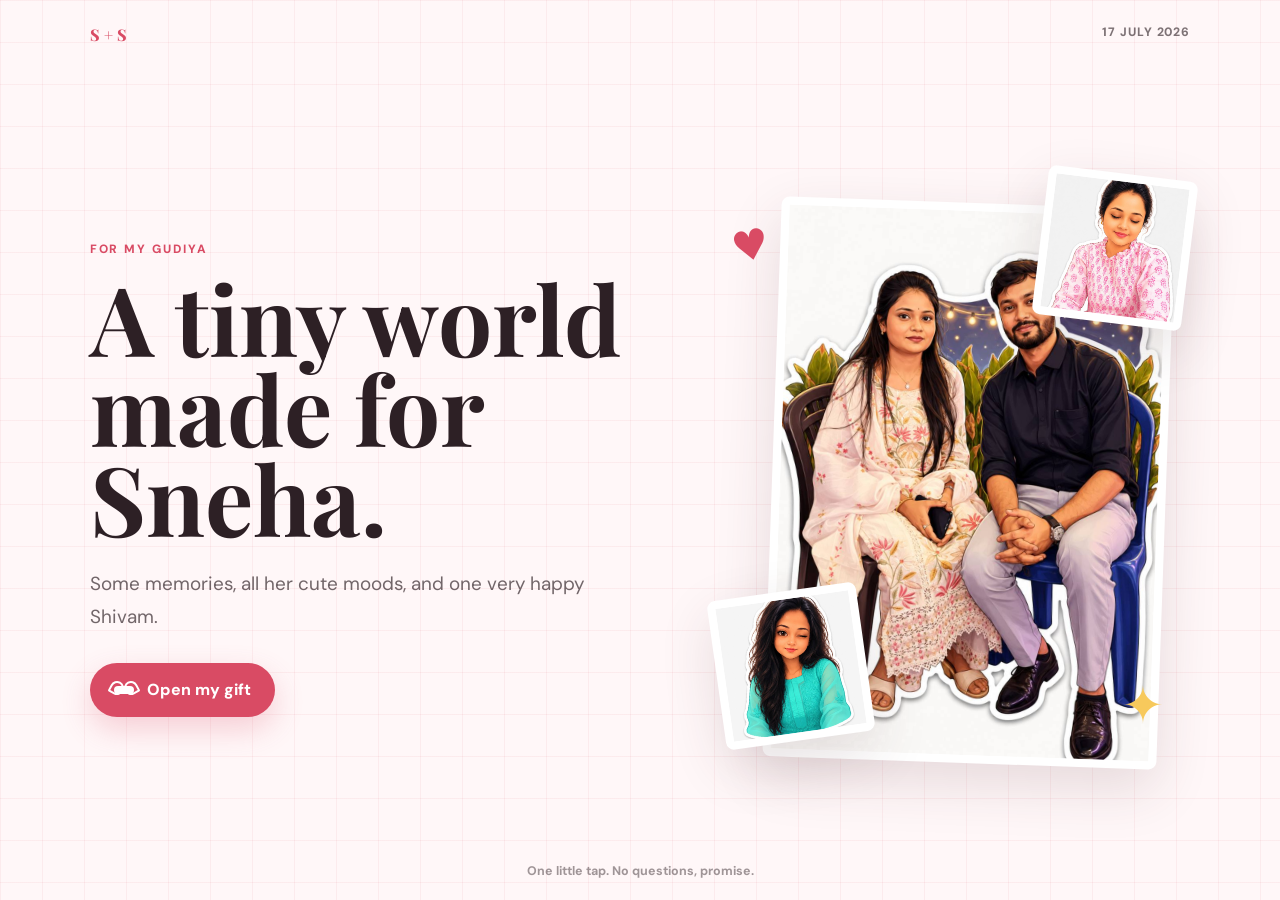
==== index.html @ f09c1c97 "Replace quiz with a cute playful scrapbook" ====
<!doctype html>
<html lang="en">
  <head>
    <meta charset="UTF-8" />
    <meta name="viewport" content="width=device-width, initial-scale=1.0" />
    <meta name="theme-color" content="#fff7f8" />
    <title>For Sneha, My Gudiya</title>
    <link rel="preconnect" href="https://fonts.googleapis.com" />
    <link rel="preconnect" href="https://fonts.gstatic.com" crossorigin />
    <link
      href="https://fonts.googleapis.com/css2?family=DM+Sans:wght@400;500;600;700;800&family=Playfair+Display:wght@600;700;800&display=swap"
      rel="stylesheet"
    />
    <link rel="stylesheet" href="styles.css" />
  </head>
  <body>
    <div class="confetti-layer" aria-hidden="true"></div>

    <main>
      <section class="welcome" id="welcome" aria-labelledby="welcome-title">
        <nav class="tiny-nav" aria-label="Gift details">
          <span class="monogram">S + S</span>
          <span>17 July 2026</span>
        </nav>

        <div class="welcome__copy reveal is-visible">
          <p class="eyebrow">For my Gudiya</p>
          <h1 id="welcome-title">A tiny world made for Sneha.</h1>
          <p class="welcome__line">Some memories, all her cute moods, and one very happy Shivam.</p>
          <button class="open-button" type="button" id="openGift">
            <span class="open-button__bow" aria-hidden="true"></span>
            <span>Open my gift</span>
          </button>
        </div>

        <div class="welcome__photos reveal is-visible" aria-label="Photos of Sneha and Shivam">
          <figure class="hero-photo">
            <img src="assets/couple-engagement.jpg" alt="Sneha and Shivam together" />
          </figure>
          <figure class="mini-photo mini-photo--one">
            <img src="assets/her-teal-wink.jpg" alt="Sneha winking" />
          </figure>
          <figure class="mini-photo mini-photo--two">
            <img src="assets/her-pink-peace.jpg" alt="Sneha smiling peacefully" />
          </figure>
          <span class="doodle doodle--heart" aria-hidden="true">&#9829;</span>
          <span class="doodle doodle--spark" aria-hidden="true">&#10022;</span>
        </div>

        <p class="scroll-note">One little tap. No questions, promise.</p>
      </section>

      <div class="gift-content is-hidden" id="giftContent" aria-hidden="true">
        <section class="story section" id="story" aria-labelledby="story-title">
          <div class="section-heading reveal">
            <p class="eyebrow">Our little story</p>
            <h2 id="story-title">Four dates I keep close.</h2>
          </div>

          <div class="story-strip">
            <article class="story-card reveal">
              <div class="story-card__photo"><img src="assets/her-portrait-pink.jpg" alt="Sneha in pink" /></div>
              <span class="story-card__number">01</span>
              <time datetime="2025-11-09">9 November 2025</time>
              <h3>The day we met</h3>
              <p>I met you, and ordinary days quietly started feeling different.</p>
            </article>

            <article class="story-card story-card--yellow reveal">
              <div class="story-card__photo"><img src="assets/couple-engagement.jpg" alt="Sneha and Shivam together" /></div>
              <span class="story-card__number">02</span>
              <time datetime="2026-06-14">14 June 2026</time>
              <h3>The happiest yes</h3>
              <p>You said yes, and suddenly my favorite dream had your name on it.</p>
            </article>

            <article class="story-card story-card--aqua reveal">
              <div class="story-card__photo"><img src="assets/sweet-kitkat-memory.jpg" alt="The first KitKat chocolate gift" /></div>
              <span class="story-card__number">03</span>
              <time datetime="2026-07-08">8 July 2026</time>
              <h3>Our sweet little memory</h3>
              <p>A KitKat became special because it came from you.</p>
            </article>

            <article class="story-card story-card--lavender reveal">
              <div class="story-card__photo"><img src="assets/her-portrait-black.jpg" alt="Sneha in black" /></div>
              <span class="story-card__number">04</span>
              <time datetime="2026-07-17">17 July 2026</time>
              <h3>Our engagement</h3>
              <p>The day our little story begins its biggest chapter.</p>
            </article>
          </div>
        </section>

        <section class="moods section" aria-labelledby="moods-title">
          <div class="section-heading section-heading--center reveal">
            <p class="eyebrow">The many moods of Sneha</p>
            <h2 id="moods-title">Every version is my favorite.</h2>
            <p>Tap any photo for a tiny note from me.</p>
          </div>

          <div class="mood-grid reveal" aria-label="Sneha's expression gallery">
            <button class="mood-photo is-selected" type="button" data-note="That wink could fix my whole day.">
              <img src="assets/her-teal-wink.jpg" alt="Sneha winking in teal" />
            </button>
            <button class="mood-photo" type="button" data-note="My cutest flying kiss, safely saved forever.">
              <img src="assets/her-teal-kiss.jpg" alt="Sneha making a kiss face in teal" />
            </button>
            <button class="mood-photo" type="button" data-note="This face makes it impossible to stay serious.">
              <img src="assets/her-teal-cute.jpg" alt="Sneha making a cute face in teal" />
            </button>
            <button class="mood-photo" type="button" data-note="This smile is where I want to live.">
              <img src="assets/her-teal-smile.jpg" alt="Sneha smiling in teal" />
            </button>
            <button class="mood-photo" type="button" data-note="My beautiful Gudiya, being effortlessly cool.">
              <img src="assets/her-black-wink.jpg" alt="Sneha winking in black" />
            </button>
            <button class="mood-photo" type="button" data-note="Soft, peaceful, and completely lovely.">
              <img src="assets/her-black-peace.jpg" alt="Sneha with a peaceful expression in black" />
            </button>
            <button class="mood-photo" type="button" data-note="A tiny kiss for the luckiest man.">
              <img src="assets/her-pink-kiss.jpg" alt="Sneha making a kiss face in pink" />
            </button>
            <button class="mood-photo" type="button" data-note="The face I will happily tease forever.">
              <img src="assets/her-pink-cute.jpg" alt="Sneha making a cute face in pink" />
            </button>
          </div>
          <p class="mood-note" id="moodNote" role="status">That wink could fix my whole day.</p>
        </section>

        <section class="love-note section" aria-labelledby="note-title">
          <div class="love-note__photo reveal">
            <img src="assets/her-portrait-pink.jpg" alt="Portrait of Sneha" />
            <span class="tape" aria-hidden="true"></span>
          </div>
          <div class="love-note__paper reveal">
            <p class="eyebrow">A small note from Shivam</p>
            <h2 id="note-title">My Sneha,</h2>
            <p>
              You make my ordinary days feel chosen. I love your smile, your little moods, your kindness, and the calm
              I feel when I imagine my future with you.
            </p>
            <p>
              On 17 July, I am not just celebrating our engagement. I am celebrating the person I want beside me for
              every silly moment, quiet evening, big dream, and normal morning still waiting for us.
            </p>
            <p class="signature">Always yours,<br /><strong>Shivam</strong></p>
          </div>
        </section>

        <section class="finale" aria-labelledby="finale-title">
          <img src="assets/couple-engagement.jpg" alt="Sneha and Shivam beginning their next chapter" />
          <div class="finale__shade" aria-hidden="true"></div>
          <div class="finale__copy reveal">
            <p class="eyebrow">17 July 2026</p>
            <h2 id="finale-title">Sneha &amp; Shivam</h2>
            <p>One sweet beginning. A lifetime of little adventures.</p>
            <button class="again-button" type="button" id="playAgain">Open it again</button>
          </div>
        </section>
      </div>
    </main>

    <script src="script.js"></script>
  </body>
</html>
---- styles.css ----
:root {
  --ink: #2d2025;
  --paper: #fff7f8;
  --white: #ffffff;
  --pink: #d94b64;
  --pink-soft: #ffd9e1;
  --yellow: #f7c95c;
  --aqua: #66c9c0;
  --lavender: #9a7bb8;
  --shadow: 0 20px 55px rgba(77, 39, 51, 0.14);
}

* {
  box-sizing: border-box;
}

html {
  scroll-behavior: smooth;
}

body {
  margin: 0;
  overflow-x: hidden;
  background: var(--paper);
  color: var(--ink);
  font-family: "DM Sans", system-ui, sans-serif;
}

button {
  font: inherit;
}

button:focus-visible {
  outline: 3px solid var(--aqua);
  outline-offset: 4px;
}

img {
  display: block;
  width: 100%;
}

h1,
h2,
h3 {
  margin: 0;
  font-family: "Playfair Display", Georgia, serif;
  letter-spacing: 0;
}

p {
  line-height: 1.7;
}

.eyebrow {
  margin: 0 0 12px;
  color: var(--pink);
  font-size: 0.75rem;
  font-weight: 800;
  letter-spacing: 0.16em;
  text-transform: uppercase;
}

.welcome {
  position: relative;
  min-height: 100svh;
  display: grid;
  grid-template-columns: minmax(0, 0.85fr) minmax(320px, 0.75fr);
  gap: clamp(34px, 7vw, 110px);
  align-items: center;
  padding: clamp(92px, 10vw, 140px) clamp(22px, 7vw, 108px) 72px;
  background:
    linear-gradient(90deg, rgba(217, 75, 100, 0.07) 1px, transparent 1px) 0 0 / 42px 42px,
    linear-gradient(rgba(217, 75, 100, 0.07) 1px, transparent 1px) 0 0 / 42px 42px,
    var(--paper);
}

.tiny-nav {
  position: absolute;
  inset: 24px clamp(22px, 7vw, 108px) auto;
  display: flex;
  justify-content: space-between;
  color: rgba(45, 32, 37, 0.62);
  font-size: 0.76rem;
  font-weight: 800;
  letter-spacing: 0.08em;
  text-transform: uppercase;
}

.monogram {
  color: var(--pink);
  font-family: "Playfair Display", Georgia, serif;
  font-size: 1rem;
  letter-spacing: 0;
}

.welcome__copy {
  position: relative;
  z-index: 2;
  min-width: 0;
}

.welcome h1 {
  max-width: 720px;
  font-size: clamp(3.6rem, 7.5vw, 8rem);
  line-height: 0.94;
}

.welcome__line {
  max-width: 560px;
  margin: 26px 0 30px;
  color: rgba(45, 32, 37, 0.68);
  font-size: clamp(1rem, 1.6vw, 1.18rem);
}

.open-button,
.again-button {
  min-height: 54px;
  border: 0;
  border-radius: 999px;
  padding: 0 24px;
  color: #fff;
  background: var(--pink);
  box-shadow: 0 12px 30px rgba(217, 75, 100, 0.24);
  font-weight: 800;
  cursor: pointer;
  transition: transform 180ms ease, box-shadow 180ms ease;
}

.open-button {
  display: inline-flex;
  gap: 13px;
  align-items: center;
}

.open-button:hover,
.again-button:hover {
  transform: translateY(-3px) rotate(-1deg);
  box-shadow: 0 18px 34px rgba(217, 75, 100, 0.3);
}

.open-button:disabled {
  background: var(--aqua);
  cursor: default;
  transform: none;
}

.open-button__bow {
  position: relative;
  width: 20px;
  height: 8px;
  border-radius: 999px;
  background: #fff;
}

.open-button__bow::before,
.open-button__bow::after {
  content: "";
  position: absolute;
  top: -5px;
  width: 10px;
  height: 10px;
  border: 2px solid #fff;
  border-radius: 50% 50% 50% 10%;
}

.open-button__bow::before {
  right: 10px;
  transform: rotate(28deg);
}

.open-button__bow::after {
  left: 10px;
  transform: scaleX(-1) rotate(28deg);
}

.welcome__photos {
  position: relative;
  width: min(100%, 560px);
  min-height: 610px;
  justify-self: center;
}

.hero-photo,
.mini-photo {
  position: absolute;
  margin: 0;
  overflow: hidden;
  border: 8px solid var(--white);
  border-radius: 8px;
  background: var(--white);
  box-shadow: var(--shadow);
}

.hero-photo {
  inset: 30px 24px 20px 56px;
  transform: rotate(2deg);
}

.hero-photo img {
  height: 100%;
  object-fit: cover;
}

.mini-photo {
  width: 150px;
  aspect-ratio: 1;
}

.mini-photo img {
  height: 100%;
  object-fit: cover;
}

.mini-photo--one {
  left: 0;
  bottom: 42px;
  transform: rotate(-8deg);
}

.mini-photo--two {
  right: 0;
  top: 0;
  transform: rotate(7deg);
}

.doodle {
  position: absolute;
  z-index: 3;
  display: grid;
  place-items: center;
  color: var(--pink);
  animation: bob 2.8s ease-in-out infinite;
}

.doodle--heart {
  left: 16px;
  top: 46px;
  font-size: 2.6rem;
  transform: rotate(-12deg);
}

.doodle--spark {
  right: 26px;
  bottom: 44px;
  color: var(--yellow);
  font-size: 3.2rem;
  animation-delay: 600ms;
}

.scroll-note {
  position: absolute;
  left: 50%;
  bottom: 18px;
  margin: 0;
  color: rgba(45, 32, 37, 0.46);
  font-size: 0.78rem;
  font-weight: 700;
  transform: translateX(-50%);
}

.is-hidden {
  display: none;
}

.gift-content {
  animation: giftOpen 600ms ease both;
}

.section {
  padding: clamp(76px, 10vw, 136px) clamp(20px, 7vw, 108px);
}

.section-heading {
  max-width: 760px;
  margin-bottom: clamp(36px, 6vw, 70px);
}

.section-heading h2,
.love-note h2,
.finale h2 {
  font-size: clamp(2.8rem, 6vw, 6.4rem);
  line-height: 0.98;
}

.section-heading > p:last-child {
  color: rgba(45, 32, 37, 0.62);
}

.section-heading--center {
  margin-inline: auto;
  text-align: center;
}

.story {
  background: #fff;
}

.story-strip {
  display: grid;
  grid-template-columns: repeat(4, minmax(0, 1fr));
  gap: clamp(14px, 2vw, 28px);
}

.story-card {
  position: relative;
  min-width: 0;
  padding: 12px 12px 24px;
  border: 1px solid rgba(217, 75, 100, 0.18);
  border-radius: 8px;
  background: #fff0f3;
  box-shadow: 0 14px 36px rgba(77, 39, 51, 0.08);
  transform: rotate(-1deg);
  transition: transform 200ms ease;
}

.story-card:nth-child(even) {
  transform: rotate(1deg);
}

.story-card:hover {
  transform: translateY(-6px) rotate(0);
}

.story-card--yellow {
  background: #fff8da;
  border-color: rgba(247, 201, 92, 0.5);
}

.story-card--aqua {
  background: #e6faf7;
  border-color: rgba(102, 201, 192, 0.5);
}

.story-card--lavender {
  background: #f1ebf8;
  border-color: rgba(154, 123, 184, 0.4);
}

.story-card__photo {
  overflow: hidden;
  border-radius: 5px;
  background: #fff;
}

.story-card__photo img {
  aspect-ratio: 4 / 5;
  object-fit: cover;
}

.story-card__number {
  display: inline-block;
  margin: 18px 0 8px;
  color: rgba(45, 32, 37, 0.34);
  font-size: 0.72rem;
  font-weight: 800;
}

.story-card time {
  display: block;
  color: var(--pink);
  font-size: 0.74rem;
  font-weight: 800;
  text-transform: uppercase;
}

.story-card h3 {
  margin-top: 7px;
  font-size: clamp(1.45rem, 2vw, 2rem);
  line-height: 1.06;
}

.story-card p {
  margin: 12px 0 0;
  color: rgba(45, 32, 37, 0.66);
  font-size: 0.9rem;
}

.moods {
  background:
    linear-gradient(135deg, transparent 24px, rgba(102, 201, 192, 0.08) 25px, transparent 26px) 0 0 / 52px 52px,
    var(--paper);
}

.mood-grid {
  display: grid;
  grid-template-columns: repeat(8, minmax(0, 1fr));
  gap: clamp(8px, 1.4vw, 18px);
}

.mood-photo {
  min-width: 0;
  padding: 5px 5px 18px;
  border: 1px solid rgba(45, 32, 37, 0.1);
  border-radius: 6px;
  background: #fff;
  box-shadow: 0 10px 28px rgba(77, 39, 51, 0.1);
  cursor: pointer;
  transform: rotate(var(--tilt, -1deg));
  transition: transform 180ms ease, box-shadow 180ms ease, border-color 180ms ease;
}

.mood-photo:nth-child(even) {
  --tilt: 1deg;
}

.mood-photo img {
  aspect-ratio: 4 / 5;
  object-fit: cover;
}

.mood-photo:hover,
.mood-photo.is-selected {
  z-index: 2;
  border-color: var(--pink);
  box-shadow: 0 16px 38px rgba(217, 75, 100, 0.2);
  transform: translateY(-8px) rotate(0) scale(1.03);
}

.mood-note {
  min-height: 56px;
  max-width: 620px;
  margin: 36px auto 0;
  color: var(--pink);
  font-family: "Playfair Display", Georgia, serif;
  font-size: clamp(1.35rem, 2.4vw, 2.2rem);
  font-weight: 700;
  text-align: center;
}

.love-note {
  display: grid;
  grid-template-columns: minmax(260px, 0.72fr) minmax(0, 1.18fr);
  gap: clamp(34px, 8vw, 120px);
  align-items: center;
  background: #fff;
}

.love-note__photo {
  position: relative;
  padding: 12px 12px 44px;
  border: 1px solid rgba(45, 32, 37, 0.1);
  border-radius: 6px;
  background: #fff;
  box-shadow: var(--shadow);
  transform: rotate(-3deg);
}

.love-note__photo img {
  aspect-ratio: 4 / 5;
  object-fit: cover;
}

.tape {
  position: absolute;
  left: 50%;
  top: -20px;
  width: 110px;
  height: 38px;
  background: rgba(247, 201, 92, 0.72);
  transform: translateX(-50%) rotate(2deg);
}

.love-note__paper {
  position: relative;
  padding: clamp(26px, 5vw, 68px);
  border-left: 5px solid var(--pink);
  background: #fffaf2;
  box-shadow: 0 18px 54px rgba(77, 39, 51, 0.08);
}

.love-note__paper > p:not(.eyebrow, .signature) {
  color: rgba(45, 32, 37, 0.72);
  font-size: clamp(1rem, 1.45vw, 1.14rem);
}

.signature {
  margin-top: 28px;
  color: var(--pink);
  font-family: "Playfair Display", Georgia, serif;
  font-size: 1.35rem;
}

.finale {
  position: relative;
  min-height: 94svh;
  display: grid;
  place-items: center;
  overflow: hidden;
  color: #fff;
  text-align: center;
}

.finale > img,
.finale__shade {
  position: absolute;
  inset: 0;
  width: 100%;
  height: 100%;
}

.finale > img {
  object-fit: cover;
}

.finale__shade {
  background: rgba(45, 19, 29, 0.64);
}

.finale__copy {
  position: relative;
  z-index: 2;
  max-width: 900px;
  padding: 28px;
}

.finale h2 {
  font-size: clamp(4rem, 10vw, 10rem);
}

.finale__copy > p:not(.eyebrow) {
  margin: 22px auto 28px;
  color: rgba(255, 255, 255, 0.82);
  font-size: clamp(1rem, 1.8vw, 1.25rem);
}

.again-button {
  color: var(--ink);
  background: #fff;
  box-shadow: none;
}

.reveal {
  opacity: 0;
  transform: translateY(22px);
  transition: opacity 650ms ease, transform 650ms ease;
}

.reveal.is-visible {
  opacity: 1;
  transform: translateY(0);
}

.confetti-layer {
  position: fixed;
  inset: 0;
  z-index: 50;
  overflow: hidden;
  pointer-events: none;
}

.confetti-layer span {
  position: absolute;
  left: var(--x);
  top: -24px;
  width: 9px;
  height: 16px;
  border-radius: 2px;
  background: var(--color);
  animation: confettiFall 1900ms cubic-bezier(0.2, 0.7, 0.3, 1) var(--delay) forwards;
}

@keyframes bob {
  0%,
  100% {
    translate: 0 0;
  }
  50% {
    translate: 0 -10px;
  }
}

@keyframes giftOpen {
  from {
    opacity: 0;
    transform: translateY(18px);
  }
  to {
    opacity: 1;
    transform: translateY(0);
  }
}

@keyframes confettiFall {
  to {
    transform: translateY(105vh) rotate(var(--spin));
  }
}

@media (max-width: 980px) {
  .welcome {
    grid-template-columns: minmax(0, 1fr);
    padding-top: 92px;
  }

  .welcome__photos {
    width: min(100%, 520px);
    min-height: 580px;
  }

  .story-strip {
    grid-template-columns: repeat(2, minmax(0, 1fr));
  }

  .mood-grid {
    grid-template-columns: repeat(4, minmax(0, 1fr));
    gap: 14px;
  }
}

@media (max-width: 620px) {
  .welcome {
    min-height: auto;
    gap: 22px;
    padding: 86px 18px 58px;
  }

  .tiny-nav {
    inset: 20px 18px auto;
  }

  .welcome h1 {
    max-width: 100%;
    font-size: clamp(3.25rem, 16vw, 4.5rem);
    overflow-wrap: anywhere;
  }

  .welcome__line {
    margin: 18px 0 22px;
  }

  .open-button {
    width: 100%;
    justify-content: center;
  }

  .welcome__photos {
    min-height: 430px;
  }

  .hero-photo {
    inset: 28px 12px 18px 26px;
  }

  .mini-photo {
    width: 104px;
    border-width: 5px;
  }

  .mini-photo--one {
    left: 0;
    bottom: 24px;
  }

  .mini-photo--two {
    right: 0;
  }

  .doodle--heart {
    left: 3px;
  }

  .scroll-note {
    display: none;
  }

  .section {
    padding: 72px 18px;
  }

  .story-strip {
    grid-template-columns: minmax(0, 1fr);
    gap: 18px;
  }

  .story-card,
  .story-card:nth-child(even) {
    display: grid;
    grid-template-columns: 112px minmax(0, 1fr);
    column-gap: 16px;
    transform: none;
  }

  .story-card__photo {
    grid-row: 1 / 6;
  }

  .story-card__number {
    margin: 6px 0 2px;
  }

  .story-card h3 {
    font-size: 1.45rem;
  }

  .story-card p {
    font-size: 0.84rem;
  }

  .mood-grid {
    grid-template-columns: repeat(2, minmax(0, 1fr));
    gap: 14px;
  }

  .love-note {
    grid-template-columns: minmax(0, 1fr);
    gap: 46px;
  }

  .love-note__photo {
    width: min(84%, 360px);
    justify-self: center;
  }

  .love-note__paper {
    padding: 28px 22px;
  }

  .finale {
    min-height: 80svh;
  }

  .finale h2 {
    font-size: clamp(3.5rem, 17vw, 5.5rem);
  }
}

@media (prefers-reduced-motion: reduce) {
  *,
  *::before,
  *::after {
    scroll-behavior: auto !important;
    animation: none !important;
    transition: none !important;
  }
}
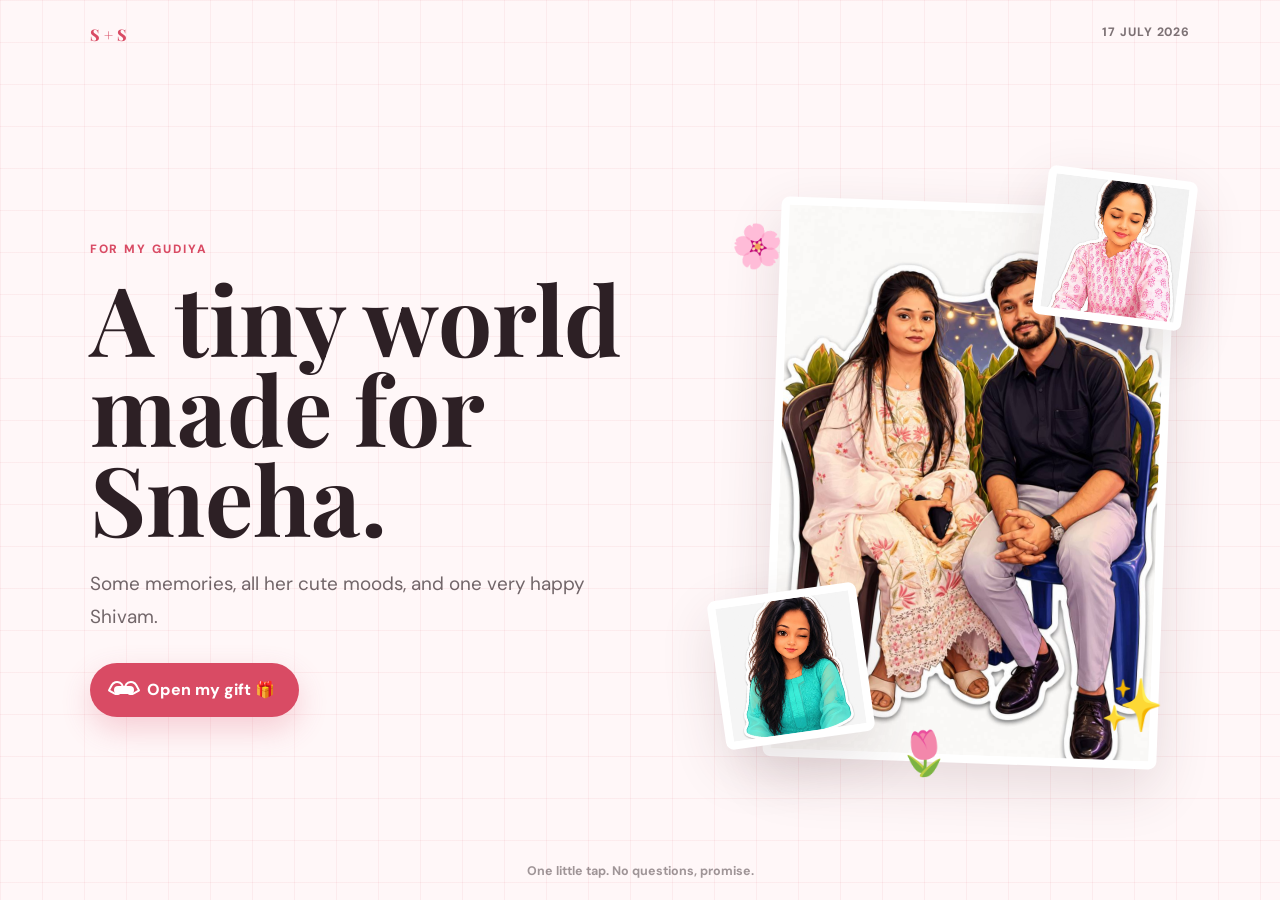
==== commit f5de39bb: "Add floral details and a Sneha gift URL" ====
--- a/index.html
+++ b/index.html
@@ -29,7 +29,7 @@
           <p class="welcome__line">Some memories, all her cute moods, and one very happy Shivam.</p>
           <button class="open-button" type="button" id="openGift">
             <span class="open-button__bow" aria-hidden="true"></span>
-            <span>Open my gift</span>
+            <span>Open my gift 🎁</span>
           </button>
         </div>
 
@@ -43,8 +43,9 @@
           <figure class="mini-photo mini-photo--two">
             <img src="assets/her-pink-peace.jpg" alt="Sneha smiling peacefully" />
           </figure>
-          <span class="doodle doodle--heart" aria-hidden="true">&#9829;</span>
-          <span class="doodle doodle--spark" aria-hidden="true">&#10022;</span>
+          <span class="doodle doodle--heart" aria-hidden="true">🌸</span>
+          <span class="doodle doodle--spark" aria-hidden="true">✨</span>
+          <span class="doodle doodle--flower" aria-hidden="true">🌷</span>
         </div>
 
         <p class="scroll-note">One little tap. No questions, promise.</p>
@@ -60,6 +61,7 @@
           <div class="story-strip">
             <article class="story-card reveal">
               <div class="story-card__photo"><img src="assets/her-portrait-pink.jpg" alt="Sneha in pink" /></div>
+              <span class="story-card__emoji" aria-hidden="true">🌸</span>
               <span class="story-card__number">01</span>
               <time datetime="2025-11-09">9 November 2025</time>
               <h3>The day we met</h3>
@@ -68,6 +70,7 @@
 
             <article class="story-card story-card--yellow reveal">
               <div class="story-card__photo"><img src="assets/couple-engagement.jpg" alt="Sneha and Shivam together" /></div>
+              <span class="story-card__emoji" aria-hidden="true">💖</span>
               <span class="story-card__number">02</span>
               <time datetime="2026-06-14">14 June 2026</time>
               <h3>The happiest yes</h3>
@@ -76,6 +79,7 @@
 
             <article class="story-card story-card--aqua reveal">
               <div class="story-card__photo"><img src="assets/sweet-kitkat-memory.jpg" alt="The first KitKat chocolate gift" /></div>
+              <span class="story-card__emoji" aria-hidden="true">🍫</span>
               <span class="story-card__number">03</span>
               <time datetime="2026-07-08">8 July 2026</time>
               <h3>Our sweet little memory</h3>
@@ -84,6 +88,7 @@
 
             <article class="story-card story-card--lavender reveal">
               <div class="story-card__photo"><img src="assets/her-portrait-black.jpg" alt="Sneha in black" /></div>
+              <span class="story-card__emoji" aria-hidden="true">💍</span>
               <span class="story-card__number">04</span>
               <time datetime="2026-07-17">17 July 2026</time>
               <h3>Our engagement</h3>
@@ -100,33 +105,62 @@
           </div>
 
           <div class="mood-grid reveal" aria-label="Sneha's expression gallery">
-            <button class="mood-photo is-selected" type="button" data-note="That wink could fix my whole day.">
+            <button class="mood-photo is-selected" type="button" data-note="That wink could fix my whole day." aria-pressed="true">
               <img src="assets/her-teal-wink.jpg" alt="Sneha winking in teal" />
             </button>
-            <button class="mood-photo" type="button" data-note="My cutest flying kiss, safely saved forever.">
+            <button class="mood-photo" type="button" data-note="My cutest flying kiss, safely saved forever." aria-pressed="false">
               <img src="assets/her-teal-kiss.jpg" alt="Sneha making a kiss face in teal" />
             </button>
-            <button class="mood-photo" type="button" data-note="This face makes it impossible to stay serious.">
+            <button class="mood-photo" type="button" data-note="This face makes it impossible to stay serious." aria-pressed="false">
               <img src="assets/her-teal-cute.jpg" alt="Sneha making a cute face in teal" />
             </button>
-            <button class="mood-photo" type="button" data-note="This smile is where I want to live.">
+            <button class="mood-photo" type="button" data-note="This smile is where I want to live." aria-pressed="false">
               <img src="assets/her-teal-smile.jpg" alt="Sneha smiling in teal" />
             </button>
-            <button class="mood-photo" type="button" data-note="My beautiful Gudiya, being effortlessly cool.">
+            <button class="mood-photo" type="button" data-note="My beautiful Gudiya, being effortlessly cool." aria-pressed="false">
               <img src="assets/her-black-wink.jpg" alt="Sneha winking in black" />
             </button>
-            <button class="mood-photo" type="button" data-note="Soft, peaceful, and completely lovely.">
+            <button class="mood-photo" type="button" data-note="Soft, peaceful, and completely lovely." aria-pressed="false">
               <img src="assets/her-black-peace.jpg" alt="Sneha with a peaceful expression in black" />
             </button>
-            <button class="mood-photo" type="button" data-note="A tiny kiss for the luckiest man.">
+            <button class="mood-photo" type="button" data-note="A tiny kiss for the luckiest man." aria-pressed="false">
               <img src="assets/her-pink-kiss.jpg" alt="Sneha making a kiss face in pink" />
             </button>
-            <button class="mood-photo" type="button" data-note="The face I will happily tease forever.">
+            <button class="mood-photo" type="button" data-note="The face I will happily tease forever." aria-pressed="false">
               <img src="assets/her-pink-cute.jpg" alt="Sneha making a cute face in pink" />
             </button>
           </div>
           <p class="mood-note" id="moodNote" role="status">That wink could fix my whole day.</p>
         </section>
+
+        <section class="tiny-things section" aria-labelledby="tiny-title">
+          <div class="section-heading reveal">
+            <p class="eyebrow">Pocket-sized reasons</p>
+            <h2 id="tiny-title">Little things I adore about you.</h2>
+            <p>Each note has something Shivam wanted Sneha to know.</p>
+          </div>
+
+          <div class="tiny-notes reveal" aria-label="Little love notes">
+            <button class="tiny-note tiny-note--pink" type="button" data-message="Your smile makes every place feel warmer. 🌸" aria-pressed="false">
+              <span aria-hidden="true">🥰</span><strong>Your smile</strong><small>open me</small>
+            </button>
+            <button class="tiny-note tiny-note--yellow" type="button" data-message="Your kindness is one of the most beautiful things about you. ✨" aria-pressed="false">
+              <span aria-hidden="true">🌼</span><strong>Your kindness</strong><small>open me</small>
+            </button>
+            <button class="tiny-note tiny-note--aqua" type="button" data-message="Even your little moods have become some of my favorite memories. 😘" aria-pressed="false">
+              <span aria-hidden="true">🤭</span><strong>Your moods</strong><small>open me</small>
+            </button>
+            <button class="tiny-note tiny-note--lavender" type="button" data-message="With you, the future feels peaceful instead of far away. 🌷" aria-pressed="false">
+              <span aria-hidden="true">🫶</span><strong>Your calm</strong><small>open me</small>
+            </button>
+            <button class="tiny-note tiny-note--white" type="button" data-message="I love how you can be soft, strong, silly, and completely yourself. 💗" aria-pressed="false">
+              <span aria-hidden="true">💗</span><strong>Your heart</strong><small>open me</small>
+            </button>
+          </div>
+          <p class="tiny-reply" id="tinyReply" role="status">Choose any little note.</p>
+        </section>
+
+        <div class="flower-divider" aria-hidden="true"><span>🌸</span><span>✨</span><span>🌷</span><span>💖</span><span>🌼</span></div>
 
         <section class="love-note section" aria-labelledby="note-title">
           <div class="love-note__photo reveal">
@@ -134,7 +168,7 @@
             <span class="tape" aria-hidden="true"></span>
           </div>
           <div class="love-note__paper reveal">
-            <p class="eyebrow">A small note from Shivam</p>
+            <p class="eyebrow">💌 A small note from Shivam</p>
             <h2 id="note-title">My Sneha,</h2>
             <p>
               You make my ordinary days feel chosen. I love your smile, your little moods, your kindness, and the calm
@@ -152,7 +186,7 @@
           <img src="assets/couple-engagement.jpg" alt="Sneha and Shivam beginning their next chapter" />
           <div class="finale__shade" aria-hidden="true"></div>
           <div class="finale__copy reveal">
-            <p class="eyebrow">17 July 2026</p>
+            <p class="eyebrow">💍 17 July 2026</p>
             <h2 id="finale-title">Sneha &amp; Shivam</h2>
             <p>One sweet beginning. A lifetime of little adventures.</p>
             <button class="again-button" type="button" id="playAgain">Open it again</button>
--- a/styles.css
+++ b/styles.css
@@ -248,6 +248,13 @@
   animation-delay: 600ms;
 }
 
+.doodle--flower {
+  left: 38%;
+  bottom: 2px;
+  font-size: 2.7rem;
+  animation-delay: 1.1s;
+}
+
 .scroll-note {
   position: absolute;
   left: 50%;
@@ -265,6 +272,10 @@
 
 .gift-content {
   animation: giftOpen 600ms ease both;
+}
+
+.gift-is-open .welcome__photos {
+  animation: photoHappy 620ms cubic-bezier(0.2, 0.85, 0.25, 1.2);
 }
 
 .section {
@@ -322,6 +333,18 @@
   transform: translateY(-6px) rotate(0);
 }
 
+.story-card:nth-child(2).is-visible {
+  transition-delay: 70ms;
+}
+
+.story-card:nth-child(3).is-visible {
+  transition-delay: 140ms;
+}
+
+.story-card:nth-child(4).is-visible {
+  transition-delay: 210ms;
+}
+
 .story-card--yellow {
   background: #fff8da;
   border-color: rgba(247, 201, 92, 0.5);
@@ -346,6 +369,23 @@
 .story-card__photo img {
   aspect-ratio: 4 / 5;
   object-fit: cover;
+}
+
+.story-card__emoji {
+  position: absolute;
+  right: 2px;
+  top: -17px;
+  z-index: 3;
+  display: grid;
+  width: 48px;
+  height: 48px;
+  place-items: center;
+  border: 4px solid #fff;
+  border-radius: 50%;
+  background: #fff;
+  box-shadow: 0 8px 18px rgba(77, 39, 51, 0.14);
+  font-size: 1.45rem;
+  transform: rotate(7deg);
 }
 
 .story-card__number {
@@ -428,6 +468,138 @@
   text-align: center;
 }
 
+.mood-note.is-popping,
+.tiny-reply.is-popping {
+  animation: notePop 360ms ease;
+}
+
+.tiny-things {
+  background: #fff;
+}
+
+.tiny-notes {
+  display: grid;
+  grid-template-columns: repeat(5, minmax(0, 1fr));
+  gap: clamp(12px, 2vw, 24px);
+}
+
+.tiny-note {
+  min-width: 0;
+  min-height: 190px;
+  display: grid;
+  gap: 8px;
+  place-content: center;
+  padding: 20px 14px;
+  border: 1px solid rgba(45, 32, 37, 0.1);
+  border-radius: 7px;
+  color: var(--ink);
+  background: #fff0f3;
+  box-shadow: 0 12px 30px rgba(77, 39, 51, 0.08);
+  text-align: center;
+  cursor: pointer;
+  transform: rotate(-1deg);
+  transition: transform 180ms ease, box-shadow 180ms ease;
+}
+
+.tiny-note:nth-child(even) {
+  transform: rotate(1deg);
+}
+
+.tiny-note--yellow {
+  background: #fff8da;
+}
+
+.tiny-note--aqua {
+  background: #e6faf7;
+}
+
+.tiny-note--lavender {
+  background: #f1ebf8;
+}
+
+.tiny-note--white {
+  background: #fffaf2;
+}
+
+.tiny-note > span {
+  color: var(--pink);
+  font-size: 2rem;
+  line-height: 1;
+}
+
+.tiny-note strong {
+  font-family: "Playfair Display", Georgia, serif;
+  font-size: clamp(1.15rem, 1.8vw, 1.55rem);
+}
+
+.tiny-note small {
+  color: rgba(45, 32, 37, 0.46);
+  font-size: 0.68rem;
+  font-weight: 800;
+  letter-spacing: 0.1em;
+  text-transform: uppercase;
+}
+
+.tiny-note:hover,
+.tiny-note.is-open {
+  z-index: 2;
+  box-shadow: 0 18px 40px rgba(217, 75, 100, 0.16);
+  transform: translateY(-8px) rotate(0) scale(1.02);
+}
+
+.tiny-note.is-open small {
+  color: var(--pink);
+  font-size: 0;
+}
+
+.tiny-note.is-open small::after {
+  content: "kept close";
+  font-size: 0.68rem;
+}
+
+.tiny-reply {
+  min-height: 70px;
+  max-width: 760px;
+  margin: 42px auto 0;
+  color: var(--pink);
+  font-family: "Playfair Display", Georgia, serif;
+  font-size: clamp(1.35rem, 2.5vw, 2.25rem);
+  font-weight: 700;
+  text-align: center;
+}
+
+.flower-divider {
+  min-height: 96px;
+  display: flex;
+  gap: clamp(18px, 4vw, 54px);
+  align-items: center;
+  justify-content: center;
+  overflow: hidden;
+  background: var(--paper);
+  font-size: clamp(1.4rem, 3vw, 2.2rem);
+}
+
+.flower-divider span {
+  display: inline-block;
+  animation: flowerDance 3s ease-in-out infinite;
+}
+
+.flower-divider span:nth-child(2) {
+  animation-delay: 250ms;
+}
+
+.flower-divider span:nth-child(3) {
+  animation-delay: 500ms;
+}
+
+.flower-divider span:nth-child(4) {
+  animation-delay: 750ms;
+}
+
+.flower-divider span:nth-child(5) {
+  animation-delay: 1s;
+}
+
 .love-note {
   display: grid;
   grid-template-columns: minmax(260px, 0.72fr) minmax(0, 1.18fr);
@@ -560,6 +732,14 @@
   animation: confettiFall 1900ms cubic-bezier(0.2, 0.7, 0.3, 1) var(--delay) forwards;
 }
 
+.confetti-layer span.is-heart {
+  width: auto;
+  height: auto;
+  color: var(--color);
+  background: transparent;
+  font-size: 1.35rem;
+}
+
 @keyframes bob {
   0%,
   100% {
@@ -581,6 +761,24 @@
   }
 }
 
+@keyframes photoHappy {
+  40% {
+    transform: translateY(-10px) rotate(1deg);
+  }
+}
+
+@keyframes notePop {
+  50% {
+    transform: translateY(-5px) scale(1.02);
+  }
+}
+
+@keyframes flowerDance {
+  50% {
+    transform: translateY(-7px) rotate(7deg) scale(1.08);
+  }
+}
+
 @keyframes confettiFall {
   to {
     transform: translateY(105vh) rotate(var(--spin));
@@ -605,6 +803,10 @@
   .mood-grid {
     grid-template-columns: repeat(4, minmax(0, 1fr));
     gap: 14px;
+  }
+
+  .tiny-notes {
+    grid-template-columns: repeat(3, minmax(0, 1fr));
   }
 }
 
@@ -658,6 +860,12 @@
 
   .doodle--heart {
     left: 3px;
+  }
+
+  .doodle--flower {
+    left: 42%;
+    bottom: -6px;
+    font-size: 2.1rem;
   }
 
   .scroll-note {
@@ -700,6 +908,20 @@
   .mood-grid {
     grid-template-columns: repeat(2, minmax(0, 1fr));
     gap: 14px;
+  }
+
+  .tiny-notes {
+    grid-template-columns: repeat(2, minmax(0, 1fr));
+    gap: 12px;
+  }
+
+  .tiny-note {
+    min-height: 148px;
+  }
+
+  .tiny-note:last-child {
+    grid-column: 1 / -1;
+    min-height: 128px;
   }
 
   .love-note {
